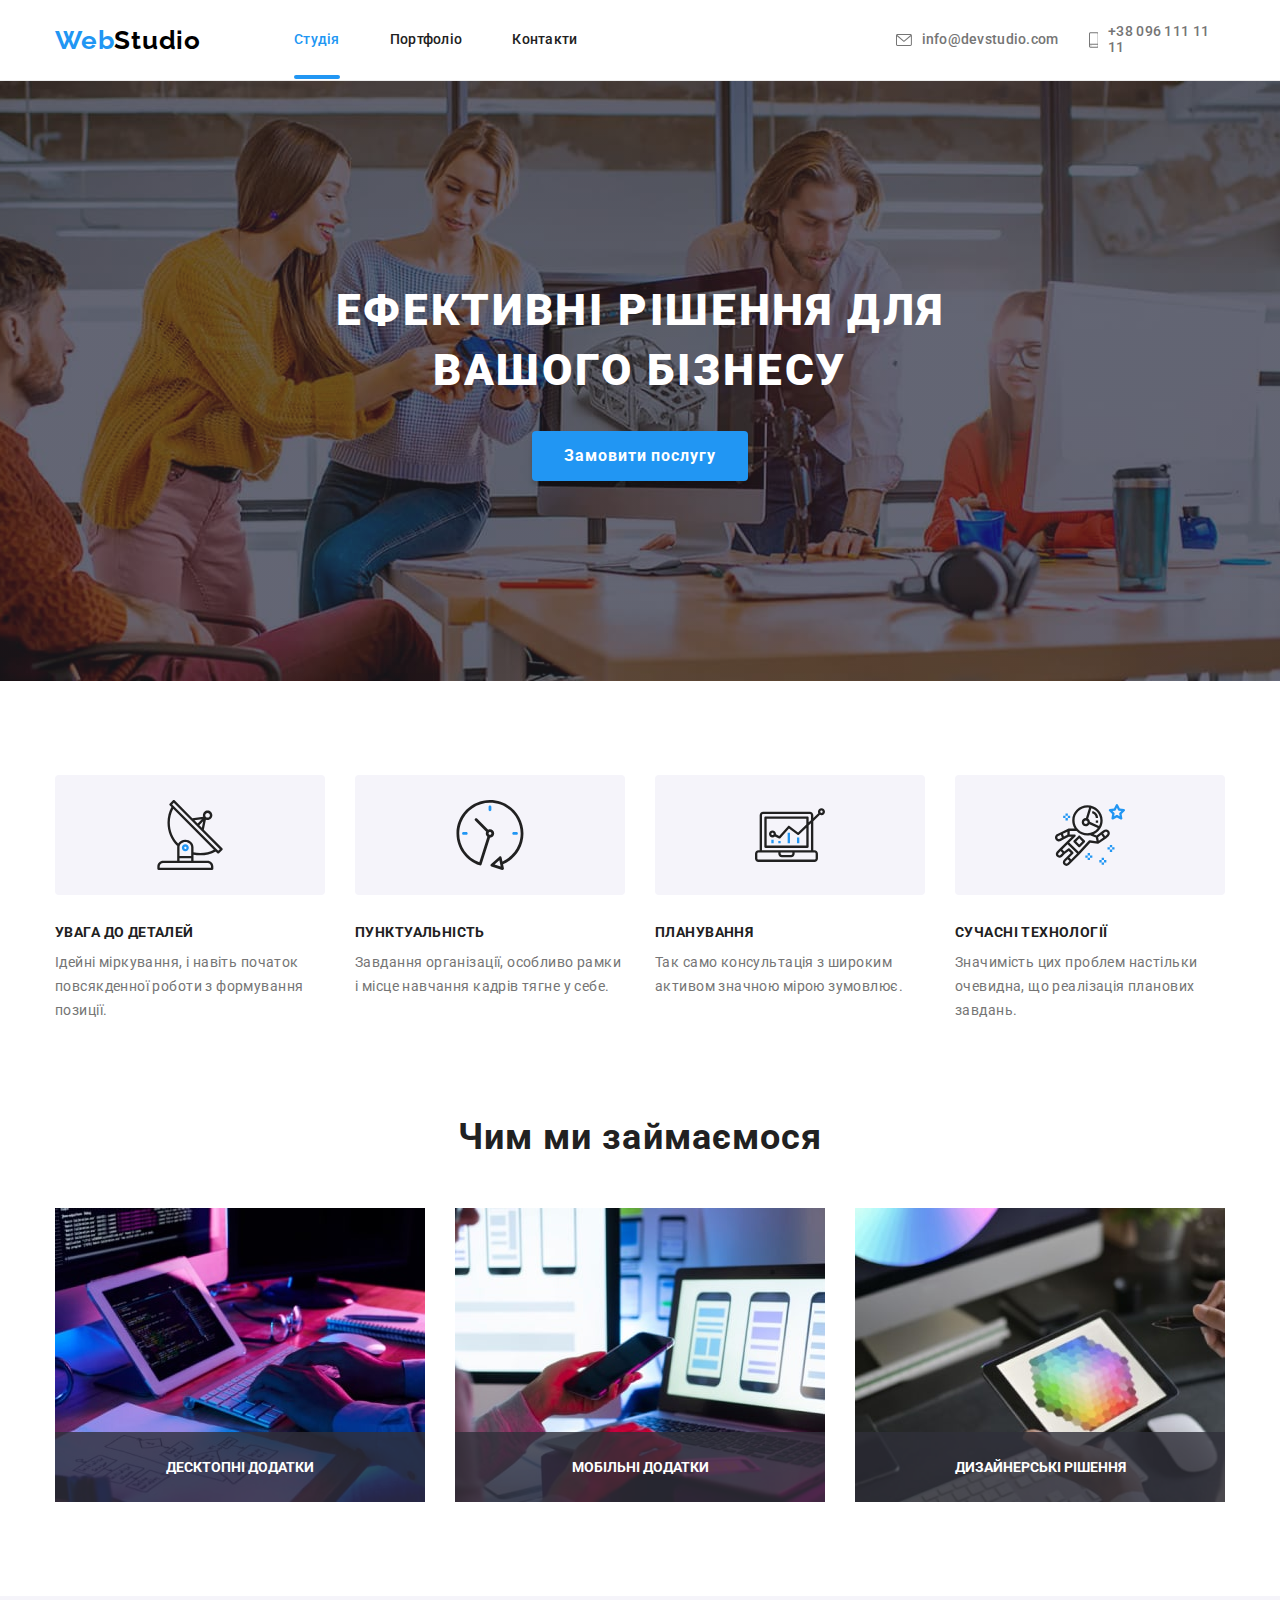
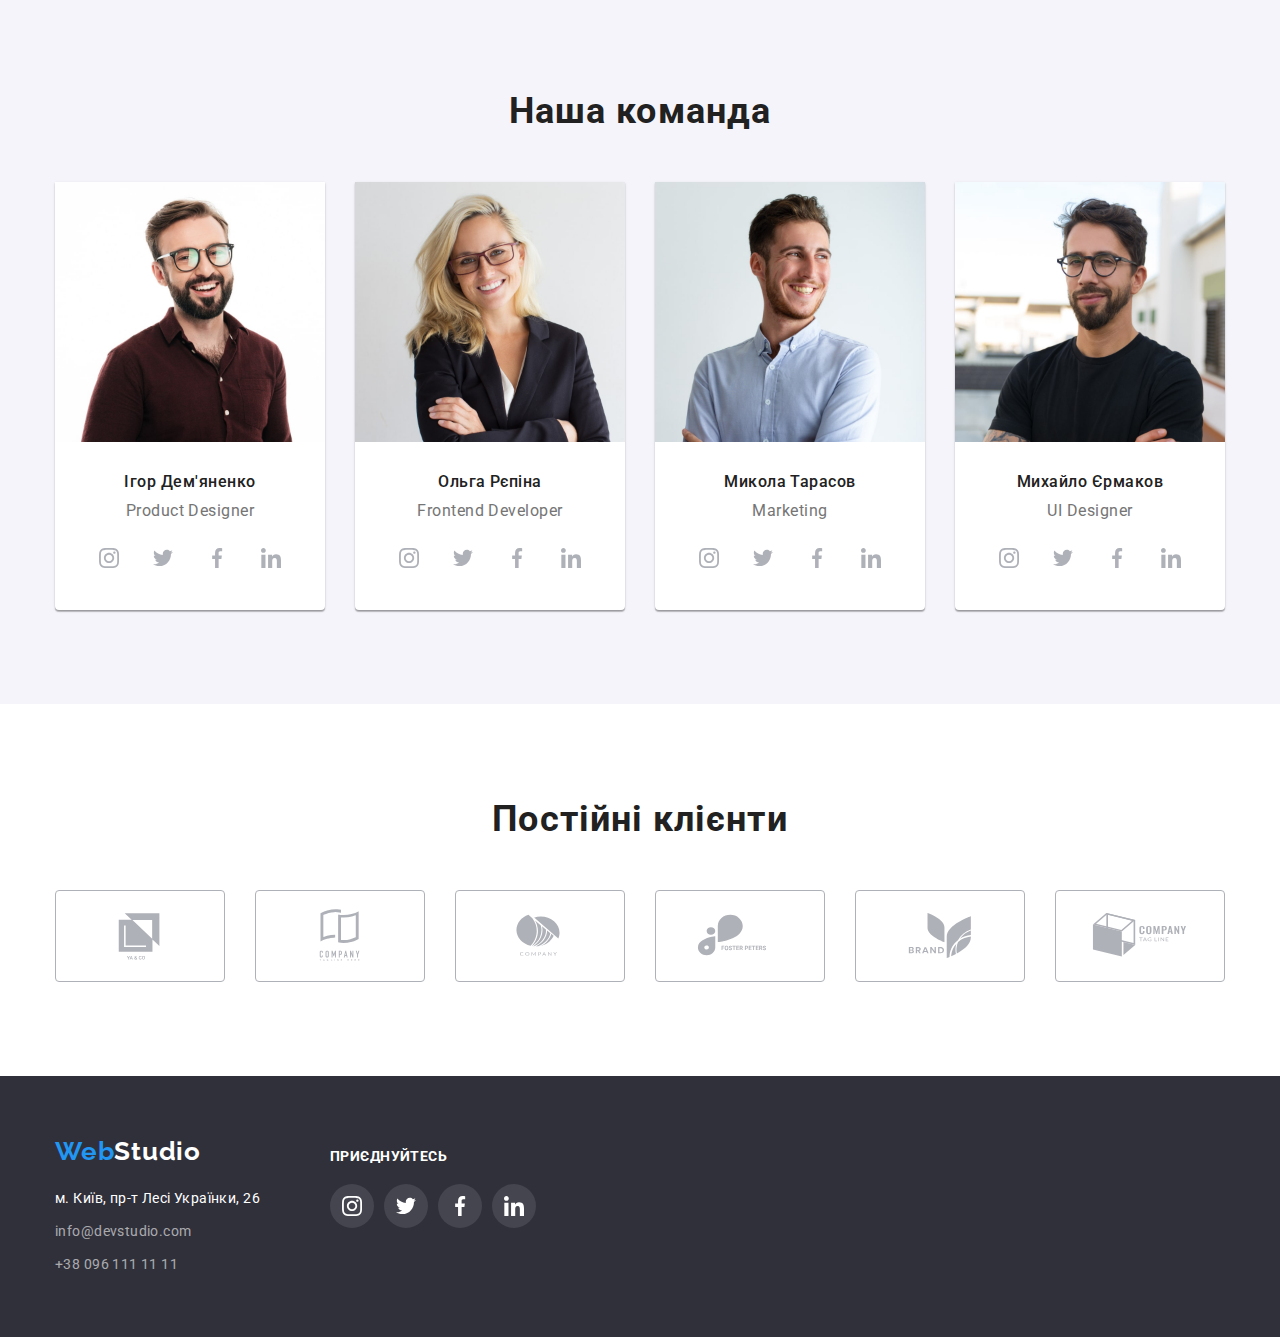
==== index.html @ b9652bcc "hw-06" ====
<!DOCTYPE html>
<html lang="uk">
  <head>
    <meta charset="UTF-8" />
    <meta http-equiv="X-UA-Compatible" content="IE=edge" />
    <meta name="viewport" content="width=device-width, initial-scale=1.0" />
    <link rel="preconnect" href="https://fonts.googleapis.com" />
    <link rel="preconnect" href="https://fonts.gstatic.com" crossorigin />
    <link
      href="https://fonts.googleapis.com/css2?family=Raleway:wght@700&family=Roboto:wght@400;500;700;900&display=swap"
      rel="stylesheet"
    />
    <link
      rel="stylesheet"
      href="node_modules/modern-normalize/modern-normalize.css"
    />
    <link rel="stylesheet" href="./css/styles.css" />
    <title>Document</title>
  </head>

  <body>
    <header class="header">
      <div class="container header-container">
        <nav class="header-navigation">
          <a class="header-logo link" href="index.html"
            ><span class="logo-left-side">Web</span>Studio</a
          >
          <ul class="header-list">
            <li class="header-item">
              <a class="header-link link current" href="index.html">Студія</a>
            </li>
            <li class="header-item">
              <a class="header-link link" href="portfolio.html">Портфоліо</a>
            </li>
            <li class="header-item">
              <a class="header-link link" href="">Контакти</a>
            </li>
          </ul>
        </nav>
        <ul class="header-contacts">
          <li>
            <a
              class="header-contacts-link link"
              href="mailto:info@devstudio.com"
              ><svg class="header-contacts-icon" width="16" height="12">
                <use href="./img/symbol-defs.svg#icon-envelope"></use></svg
              >info@devstudio.com
            </a>
          </li>
          <li>
            <a class="header-contacts-link link" href="tel:+380961111111"
              ><svg class="header-contacts-icon" width="10" height="16">
                <use href="./img/symbol-defs.svg#icon-smartphone"></use></svg
              >+38 096 111 11 11
            </a>
          </li>
        </ul>
      </div>
    </header>
    <main>
      <section class="hero">
        <div class="container hero-container">
          <h1 class="hero-title">Ефективні рішення для вашого бізнесу</h1>
          <button class="hero-btn" data-modal-open type="button">
            Замовити послугу
          </button>
        </div>
      </section>
      <section class="benefits section">
        <div class="container">
          <ul class="benefits-list">
            <li class="benefits-item">
              <div class="benefits-image">
                <svg class="benefits-image-icon" width="70" height="70">
                  <use href="./img/symbol-defs.svg#icon-antenna-1"></use>
                </svg>
              </div>
              <h3 class="benefits-title">УВАГА ДО ДЕТАЛЕЙ</h3>
              <p class="benefits-subtitle">
                Ідейні міркування, і навіть початок повсякденної роботи з
                формування позиції.
              </p>
            </li>
            <li class="benefits-item">
              <div class="benefits-image">
                <svg class="benefits-image-icon" width="70" height="70">
                  <use href="./img/symbol-defs.svg#icon-clock-1"></use>
                </svg>
              </div>
              <h3 class="benefits-title">ПУНКТУАЛЬНІСТЬ</h3>
              <p class="benefits-subtitle">
                Завдання організації, особливо рамки і місце навчання кадрів
                тягне у себе.
              </p>
            </li>
            <li class="benefits-item">
              <div class="benefits-image">
                <svg class="benefits-image-icon" width="70" height="70">
                  <use href="./img/symbol-defs.svg#icon-diagram-1"></use>
                </svg>
              </div>
              <h3 class="benefits-title">ПЛАНУВАННЯ</h3>
              <p class="benefits-subtitle">
                Так само консультація з широким активом значною мірою зумовлює.
              </p>
            </li>
            <li class="benefits-item">
              <div class="benefits-image">
                <svg class="benefits-image-icon" width="70" height="70">
                  <use href="./img/symbol-defs.svg#icon-astronaut-1"></use>
                </svg>
              </div>
              <h3 class="benefits-title">СУЧАСНІ ТЕХНОЛОГІЇ</h3>
              <p class="benefits-subtitle">
                Значимість цих проблем настільки очевидна, що реалізація
                планових завдань.
              </p>
            </li>
          </ul>
        </div>
      </section>
      <section class="work">
        <div class="container">
          <h2 class="work-title">Чим ми займаємося</h2>
          <ul class="work-list">
            <li class="work-item">
              <img
                src="./img/img-min.jpg"
                alt="work with device"
                width="370"
                height="294"
              />
              <div class="work-top-wrap">
                <p class="work-top-text">Десктопні додатки</p>
              </div>
            </li>
            <li class="work-item">
              <img
                src="./img/box2-min.jpg"
                alt="work with device"
                width="370"
                height="294"
              />
              <div class="work-top-wrap">
                <p class="work-top-text">Мобільні додатки</p>
              </div>
            </li>
            <li class="work-item">
              <img
                src="./img/box3-min.jpg"
                alt="work with device"
                width="370"
                height="294"
              />
              <div class="work-top-wrap">
                <p class="work-top-text">Дизайнерські рішення</p>
              </div>
            </li>
          </ul>
        </div>
      </section>
      <section class="team section">
        <div class="container">
          <h2 class="team-title">Наша команда</h2>
          <ul class="team-list">
            <li class="team-item">
              <img
                class="card-image"
                src="./img/img-min(0).jpg"
                alt="Product Designer"
                width="270"
                height="260"
              />
              <div class="teammate-card">
                <h3 class="team-member-title">Ігор Дем'яненко</h3>
                <p class="team-member-subtitle">Product Designer</p>
              </div>
              <ul class="team-soc-list">
                <li class="team-soc-item">
                  <a class="team-soc-link" href=""
                    ><svg class="team-soc-icon" width="20" height="20">
                      <use
                        href="./img/symbol-defs.svg#icon-instagram-2"
                      ></use></svg
                  ></a>
                </li>
                <li class="team-soc-item">
                  <a class="team-soc-link" href=""
                    ><svg class="team-soc-icon" width="20" height="20">
                      <use
                        href="./img/symbol-defs.svg#icon-twitter-1"
                      ></use></svg
                  ></a>
                </li>
                <li class="team-soc-item">
                  <a class="team-soc-link" href=""
                    ><svg class="team-soc-icon" width="20" height="20">
                      <use
                        href="./img/symbol-defs.svg#icon-facebook-1"
                      ></use></svg
                  ></a>
                </li>
                <li class="team-soc-item">
                  <a class="team-soc-link" href=""
                    ><svg class="team-soc-icon" width="20" height="20">
                      <use
                        href="./img/symbol-defs.svg#icon-linkedin-1"
                      ></use></svg
                  ></a>
                </li>
              </ul>
            </li>
            <li class="team-item">
              <img
                class="card-image"
                src="./img/img(1)-min.jpg"
                alt="Frontend Developer"
                width="270"
                height="260"
              />
              <div class="teammate-card">
                <h3 class="team-member-title">Ольга Рєпіна</h3>
                <p class="team-member-subtitle">Frontend Developer</p>
              </div>
              <ul class="team-soc-list">
                <li class="team-soc-item">
                  <a class="team-soc-link" href=""
                    ><svg class="team-soc-icon" width="20" height="20">
                      <use
                        href="./img/symbol-defs.svg#icon-instagram-2"
                      ></use></svg
                  ></a>
                </li>
                <li class="team-soc-item">
                  <a class="team-soc-link" href=""
                    ><svg class="team-soc-icon" width="20" height="20">
                      <use
                        href="./img/symbol-defs.svg#icon-twitter-1"
                      ></use></svg
                  ></a>
                </li>
                <li class="team-soc-item">
                  <a class="team-soc-link" href=""
                    ><svg class="team-soc-icon" width="20" height="20">
                      <use
                        href="./img/symbol-defs.svg#icon-facebook-1"
                      ></use></svg
                  ></a>
                </li>
                <li class="team-soc-item">
                  <a class="team-soc-link" href=""
                    ><svg class="team-soc-icon" width="20" height="20">
                      <use
                        href="./img/symbol-defs.svg#icon-linkedin-1"
                      ></use></svg
                  ></a>
                </li>
              </ul>
            </li>
            <li class="team-item">
              <img
                class="card-image"
                src="./img/img(2)-min.jpg"
                alt="Marketing"
                width="270"
                height="260"
              />
              <div class="teammate-card">
                <h3 class="team-member-title">Микола Тарасов</h3>
                <p class="team-member-subtitle">Marketing</p>
              </div>
              <ul class="team-soc-list">
                <li class="team-soc-item">
                  <a class="team-soc-link" href="">
                    <svg class="team-soc-icon" width="20" height="20">
                      <use
                        href="./img/symbol-defs.svg#icon-instagram-2"
                      ></use></svg
                  ></a>
                </li>
                <li class="team-soc-item">
                  <a class="team-soc-link" href="">
                    <svg class="team-soc-icon" width="20" height="20">
                      <use
                        href="./img/symbol-defs.svg#icon-twitter-1"
                      ></use></svg
                  ></a>
                </li>
                <li class="team-soc-item">
                  <a class="team-soc-link" href="">
                    <svg class="team-soc-icon" width="20" height="20">
                      <use
                        href="./img/symbol-defs.svg#icon-facebook-1"
                      ></use></svg
                  ></a>
                </li>
                <li class="team-soc-item">
                  <a class="team-soc-link" href="">
                    <svg class="team-soc-icon" width="20" height="20">
                      <use
                        href="./img/symbol-defs.svg#icon-linkedin-1"
                      ></use></svg
                  ></a>
                </li>
              </ul>
            </li>
            <li class="team-item">
              <img
                class="card-image"
                src="./img/img(3)-min.jpg"
                alt="UI Designer"
                width="270"
                height="260"
              />
              <div class="teammate-card">
                <h3 class="team-member-title">Михайло Єрмаков</h3>
                <p class="team-member-subtitle">UI Designer</p>
              </div>
              <ul class="team-soc-list">
                <li class="team-soc-item">
                  <a class="team-soc-link" href=""
                    ><svg class="team-soc-icon" width="20" height="20">
                      <use
                        href="./img/symbol-defs.svg#icon-instagram-2"
                      ></use></svg
                  ></a>
                </li>
                <li class="team-soc-item">
                  <a class="team-soc-link" href=""
                    ><svg class="team-soc-icon" width="20" height="20">
                      <use
                        href="./img/symbol-defs.svg#icon-twitter-1"
                      ></use></svg
                  ></a>
                </li>
                <li class="team-soc-item">
                  <a class="team-soc-link" href=""
                    ><svg class="team-soc-icon" width="20" height="20">
                      <use
                        href="./img/symbol-defs.svg#icon-facebook-1"
                      ></use></svg
                  ></a>
                </li>
                <li class="team-soc-item">
                  <a class="team-soc-link" href=""
                    ><svg class="team-soc-icon" width="20" height="20">
                      <use
                        href="./img/symbol-defs.svg#icon-linkedin-1"
                      ></use></svg
                  ></a>
                </li>
              </ul>
            </li>
          </ul>
        </div>
      </section>
      <section class="section">
        <div class="container">
          <h2 class="customers-title">Постійні клієнти</h2>
          <ul class="customers-list">
            <li class="customers-item">
              <a href="" class="customers-link">
                <svg class="customers-icon" width="106" height="60">
                  <use href="./img/symbol-defs.svg#icon-logo"></use>
                </svg>
              </a>
            </li>
            <li class="customers-item">
              <a href="" class="customers-link">
                <svg class="customers-icon" width="106" height="60">
                  <use href="./img/symbol-defs.svg#icon-Logo-1"></use>
                </svg>
              </a>
            </li>
            <li class="customers-item">
              <a href="" class="customers-link">
                <svg class="customers-icon" width="106" height="60">
                  <use href="./img/symbol-defs.svg#icon-Logo-2"></use>
                </svg>
              </a>
            </li>
            <li class="customers-item">
              <a href="" class="customers-link">
                <svg class="customers-icon" width="106" height="60">
                  <use href="./img/symbol-defs.svg#icon-Logo-3"></use>
                </svg>
              </a>
            </li>
            <li class="customers-item">
              <a href="" class="customers-link">
                <svg class="customers-icon" width="106" height="60">
                  <use href="./img/symbol-defs.svg#icon-Logo-4"></use>
                </svg>
              </a>
            </li>
            <li class="customers-item">
              <a href="" class="customers-link">
                <svg class="customers-icon" width="106" height="60">
                  <use href="./img/symbol-defs.svg#icon-Logo-5"></use>
                </svg>
              </a>
            </li>
          </ul>
        </div>
      </section>
    </main>
    <footer class="fotter">
      <div class="container footer-container">
        <div class="footer-data">
          <a class="fotter-logo link" href="index.html">
            <span class="logo-left-side">Web</span>Studio</a
          >
          <address>
            <a
              class="fotter-link link"
              href="https://goo.gl/maps/jPKGksttcgQNJp5g9"
              target="_blank"
              rel="noopener norefferer nofollow"
              >м. Київ, пр-т Лесі Українки, 26</a
            >
            <ul class="fotter-list">
              <li class="fotter-item">
                <a class="fotter-contacts link" href="mailto:info@devstudio.com"
                  >info@devstudio.com</a
                >
              </li>
              <li class="fotter-item">
                <a class="fotter-contacts link" href="tel:+380961111111"
                  >+38 096 111 11 11</a
                >
              </li>
            </ul>
          </address>
        </div>
        <div class="footer-soc">
          <h3 class="footer-soc-title">приєднуйтесь</h3>
          <ul class="footer-soc-list">
            <li class="footer-soc-item">
              <a href="" class="footer-soc-link">
                <svg class="footer-soc-icon" width="20" height="20">
                  <use href="./img/symbol-defs.svg#icon-instagram-2"></use>
                </svg>
              </a>
            </li>
            <li class="footer-soc-item">
              <a href="" class="footer-soc-link">
                <svg class="footer-soc-icon" width="20" height="20">
                  <use href="./img/symbol-defs.svg#icon-twitter-1"></use>
                </svg>
              </a>
            </li>
            <li class="footer-soc-item">
              <a href="" class="footer-soc-link">
                <svg class="footer-soc-icon" width="20" height="20">
                  <use href="./img/symbol-defs.svg#icon-facebook-1"></use>
                </svg>
              </a>
            </li>
            <li class="footer-soc-item">
              <a href="" class="footer-soc-link">
                <svg class="footer-soc-icon" width="20" height="20">
                  <use href="./img/symbol-defs.svg#icon-linkedin-1"></use>
                </svg>
              </a>
            </li>
          </ul>
        </div>
      </div>
    </footer>
    <div class="backdrop is-hidden" data-modal>
      <div class="modal">
        <button type="button" class="modal-btn" data-modal-close>
          <svg class="modal-close-icon" width="18" height="18">
            <use href="./img/symbol-defs.svg#icon-close"></use>
          </svg>
        </button>
      </div>
    </div>
    <script src="./js/modal.js"></script>
  </body>
</html>
---- css/styles.css ----
:root {
  --main-color: #ffffff;
  --accent-color: #2196f3;
  --title-color: #212121;
  --accent-background-color: #2f303a;
}
body {
  font-family: "Roboto", sans-serif;
  margin: 0;
}

*,
::before,
::after {
  box-sizing: border-box;
  line-height: 0;
}
p,
h1,
h2,
h3,
h4,
h5,
h6 {
  margin: 0;
}

ul,
ol {
  margin: 0;
  padding-left: 0;
  list-style: none;
}

button {
  cursor: pointer;
  border: none;
}

address {
  font-style: normal;
}

a {
  color: currentColor;
  text-decoration: none;
  padding: 0;
}

.container {
  width: 1200px;
  padding-left: 15px;
  padding-right: 15px;
  margin: 0 auto;
}
.section {
  padding-top: 94px;
  padding-bottom: 94px;
}
/* ---------------------HEADER-----------------------*/

.header {
  border-bottom: 1px solid #ececec;
}
.header-container {
  height: 80px;
  display: flex;
  align-items: center;
}
.header-navigation {
  display: flex;
}
.header-logo {
  font-family: "Raleway";
  font-weight: 700;
  font-size: 26px;
  line-height: 1.19;
  letter-spacing: 0.03em;
  color: #000000;
  margin-right: 93px;
}
.logo-left-side {
  color: var(--accent-color);
}
.header-list {
  display: flex;
  align-items: center;
  gap: 50px;
}
.header-item {
}
.header-link {
  font-weight: 500;
  font-size: 14px;
  line-height: 1.14;
  letter-spacing: 0.02em;
  color: var(--title-color);
  position: relative;
  padding-top: 32px;
  padding-bottom: 32px;
  transition: color 250ms cubic-bezier(0.4, 0, 0.2, 1);
}

.header-link:hover,
.header-link:focus {
  color: var(--accent-color);
}
.current {
  color: var(--accent-color);
}
.current::after {
  content: "";
  position: absolute;
  left: 0;
  bottom: 0;
  display: block;
  width: 100%;
  height: 4px;
  border-radius: 2px;
  background-color: var(--accent-color);
}

.header-contacts {
  display: flex;
  align-items: center;
  margin-left: 318px;
  gap: 30px;
}
.header-contacts-link {
  font-weight: 500;
  font-size: 14px;
  line-height: 1.14;
  letter-spacing: 0.02em;
  color: #757575;
  display: flex;
  gap: 10px;
  align-items: center;
  transition: color 250ms cubic-bezier(0.4, 0, 0.2, 1);
}
.header-contacts-icon {
  display: block;
  fill: #757575;
}
.header-contacts-link:hover,
.header-contacts-link:focus {
  color: var(--accent-color);
}
.header-contacts-link:hover .header-contacts-icon,
.header-contacts-link:focus .header-contacts-icon {
  fill: var(--accent-color);
}

/* ---------------------HERO-----------------------*/

.hero {
  background-color: var(--accent-background-color);
  background-image: linear-gradient(
      rgba(47, 48, 58, 0.4),
      rgba(47, 48, 58, 0.4)
    ),
    url(../img/Img.jpg);
  background-repeat: no-repeat;
  background-position: center;
  background-size: cover;
}
.hero-container {
  padding-top: 200px;
  padding-bottom: 200px;
}
.hero-title {
  font-weight: 900;
  font-size: 44px;
  line-height: 1.36;
  text-align: center;
  letter-spacing: 0.06em;
  text-transform: uppercase;
  color: var(--main-color);
  max-width: 696px;
  margin: 0 auto;
  margin-bottom: 30px;
}
.hero-btn {
  font-family: inherit;
  font-weight: 700;
  font-size: 16px;
  line-height: 1.88;
  letter-spacing: 0.06em;
  color: var(--main-color);
  background-color: var(--accent-color);
  display: block;
  margin: 0 auto;
  padding: 10px 32px;
  box-shadow: 0px 4px 4px rgba(0, 0, 0, 0.15);
  border-radius: 4px;
}

/* ---------------------BENEFITS-----------------------*/

.benefits {
}
.benefits-list {
  display: flex;
  gap: 30px;
}
.benefits-item {
}
.benefits-image {
  width: 270px;
  height: 120px;
  background: #f5f4fa;
  border-radius: 4px;
  margin-bottom: 30px;
  display: flex;
  align-items: center;
  justify-content: center;
}
.benefits-title {
  font-weight: 700;
  font-size: 14px;
  line-height: 1.14;
  letter-spacing: 0.03em;
  text-transform: uppercase;
  color: var(--title-color);
  margin-bottom: 10px;
}
.benefits-subtitle {
  font-weight: 400;
  font-size: 14px;
  line-height: 1.71;
  letter-spacing: 0.03em;
  color: #757575;
}

/* ---------------------WORK-----------------------*/

.work {
  padding-bottom: 94px;
}
.work-title {
  font-weight: 700;
  font-size: 36px;
  line-height: 1.16;
  text-align: center;
  letter-spacing: 0.03em;
  color: var(--title-color);
  margin-bottom: 50px;
}
.work-list {
  display: flex;
  gap: 30px;
  justify-content: center;
}
.work-item {
  position: relative;
}
.work-top-wrap {
}
.work-top-text {
  position: absolute;
  bottom: 0;
  left: 0;
  color: var(--main-color);
  font-weight: 700;
  font-size: 14px;
  line-height: 1.17;
  text-transform: uppercase;
  background-color: rgba(47, 48, 58, 0.8);
  text-align: center;
  padding: 27px 0px;
  height: 70px;
  width: 100%;
}

/* ---------------------TEAM-----------------------*/
.team {
  background-color: #f5f4fa;
}
.team-title {
  font-weight: 700;
  font-size: 36px;
  line-height: 42px;
  text-align: center;
  letter-spacing: 0.03em;
  color: var(--title-color);
  margin-bottom: 50px;
}
.team-list {
  display: flex;
  gap: 30px;
}

.team-item {
  background-color: var(--main-color);
  box-shadow: 0px 1px 3px rgba(0, 0, 0, 0.12), 0px 1px 1px rgba(0, 0, 0, 0.14),
    0px 2px 1px rgba(0, 0, 0, 0.2);
  border-radius: 0px 0px 4px 4px;
}
.card-image {
  display: block;
}
.teammate-card {
  padding-top: 30px;
  margin-bottom: 16px;
}
.team-member-title {
  font-weight: 500;
  font-size: 16px;
  line-height: 1.19;
  text-align: center;
  letter-spacing: 0.03em;
  color: var(--title-color);
  margin-bottom: 10px;
}
.team-member-subtitle {
  font-weight: 400;
  font-size: 16px;
  line-height: 1.19;
  text-align: center;
  letter-spacing: 0.03em;
  color: #757575;
}
.team-soc-list {
  display: flex;
  gap: 10px;
  justify-content: center;
  padding-bottom: 30px;
}
.team-soc-item {
}
.team-soc-link {
  width: 44px;
  height: 44px;
  background-color: var(--main-color);
  border-radius: 50%;
  display: flex;
  align-items: center;
  justify-content: center;
  transition: background-color 250ms cubic-bezier(0.4, 0, 0.2, 1);
}
.team-soc-link:hover,
.team-soc-link:focus {
  background-color: var(--accent-color);
}

.team-soc-link:hover .team-soc-icon,
.team-soc-link:focus .team-soc-icon {
  fill: var(--main-color);
}

.team-soc-icon {
  fill: #afb1b8;
  transition: fill 250ms cubic-bezier(0.4, 0, 0.2, 1);
}

/* ---------------------CUSTOMERS-----------------------*/
.customers-title {
  font-weight: 700;
  font-size: 36px;
  line-height: 42px;
  text-align: center;
  letter-spacing: 0.03em;
  color: #212121;
  margin-bottom: 50px;
}
.customers-list {
  display: flex;
  gap: 30px;
}
.customers-item {
}
.customers-link {
  width: 170px;
  height: 92px;
  border: 1px solid #afb1b8;
  border-radius: 4px;
  display: flex;
  align-items: center;
  justify-content: center;
  transition: border 250ms cubic-bezier(0.4, 0, 0.2, 1);
}
.customers-link:hover,
.customers-link:focus {
  border: 1px solid var(--accent-color);
}
.customers-link:hover .customers-icon,
.customers-link:focus .customers-icon {
  fill: var(--accent-color);
}
.customers-icon {
  fill: #afb1b8;
  transition: fill 250ms cubic-bezier(0.4, 0, 0.2, 1);
}

/* ---------------------FOOTER-----------------------*/
.fotter {
  background-color: var(--accent-background-color);
  padding-top: 60px;
  padding-bottom: 60px;
}
.footer-container {
  display: flex;
  gap: 70px;
}
.fotter-logo {
  font-family: "Raleway";
  font-style: normal;
  font-weight: 700;
  font-size: 26px;
  line-height: 1.19;
  letter-spacing: 0.03em;
  color: var(--main-color);
}
.fotter-link {
  font-style: normal;
  font-weight: 400;
  font-size: 14px;
  line-height: 1.71;
  letter-spacing: 0.03em;
  color: var(--main-color);
  display: block;
  margin-top: 20px;
  margin-bottom: 9px;
}
.fotter-list li:first-child {
  margin-bottom: 9px;
}
.fotter-item {
}
.link {
}
.fotter-contacts {
  font-style: normal;
  font-weight: 400;
  font-size: 14px;
  line-height: 1.71;
  letter-spacing: 0.03em;
  color: rgba(255, 255, 255, 0.6);
}
.footer-soc {
}
.footer-soc-title {
  font-weight: 700;
  font-size: 14px;
  line-height: 16px;
  letter-spacing: 0.03em;
  text-transform: uppercase;
  color: var(--main-color);
  padding-top: 12px;
  margin-bottom: 20px;
}
.footer-soc-list {
  display: flex;
  gap: 10px;
}
.footer-soc-item {
}
.footer-soc-link {
  width: 44px;
  height: 44px;
  border-radius: 50%;
  background-color: rgba(255, 255, 255, 0.1);
  display: flex;
  align-items: center;
  justify-content: center;
  transition: background-color 250ms cubic-bezier(0.4, 0, 0.2, 1);
}
.footer-soc-link:hover,
.footer-soc-link:focus {
  background-color: var(--accent-color);
}
.footer-soc-icon {
  fill: var(--main-color);
}

/* ---------------------POTFOLIO-POTFOLIO-POTFOLIO-----------------------*/

/* ---------------------FILTRES-----------------------*/
.filtres-list {
  display: flex;
  justify-content: center;
  gap: 8px;
  margin-bottom: 56px;
}
.list {
}
.filtres-item {
}
.filtres-btn {
  font-family: inherit;
  font-style: normal;
  font-weight: 500;
  font-size: 16px;
  line-height: 1.62;
  text-align: center;
  letter-spacing: 0.03em;
  color: var(--title-color);
  padding: 6px 22px;
  border-radius: 4px;
  transition: background-color 250ms cubic-bezier(0.4, 0, 0.2, 1),
    color 250ms cubic-bezier(0.4, 0, 0.2, 1),
    box-shadow 250ms cubic-bezier(0.4, 0, 0.2, 1);
}
.filtres-btn:hover,
.filtres-btn:focus {
  background-color: var(--accent-color);
  color: var(--main-color);
  box-shadow: 0px 3px 1px rgba(0, 0, 0, 0.1), 0px 1px 2px rgba(0, 0, 0, 0.08),
    0px 2px 2px rgba(0, 0, 0, 0.12);
}

/* ---------------------GALLERY-----------------------*/

.gallery {
}
.gallery-list {
  display: flex;
  flex-wrap: wrap;
  gap: 30px;
}
.gallery-item {
  transition: box-shadow 250ms cubic-bezier(0.4, 0, 0.2, 1);
}
.gallery-item:hover .card-top-text {
  transform: translateY(0%);
}
.gallery-item:hover,
.gallery-item:focus {
  box-shadow: 0px 1px 1px rgba(0, 0, 0, 0.12), 0px 4px 4px rgba(0, 0, 0, 0.06),
    1px 4px 6px rgba(0, 0, 0, 0.16);
}
.card-top-wrap {
  position: relative;
  overflow: hidden;
}
.card-top-text {
  position: absolute;
  top: 0;
  left: 0;
  color: var(--main-color);
  font-weight: 400;
  line-height: 1.6;
  background-color: rgba(33, 150, 243, 0.9);
  padding: 63px 24px;
  height: 100%;
  transform: translateY(100%);
  transition: transform 250ms cubic-bezier(0.4, 0, 0.2, 1);
}
.card-info {
  padding: 20px 24px;
  border-right: 1px solid #eeeeee;
  border-bottom: 1px solid #eeeeee;
  border-left: 1px solid #eeeeee;
}
.gallery-title {
  font-weight: 700;
  font-size: 18px;
  line-height: 2;
  letter-spacing: 0.06em;
  color: var(--title-color);
  margin-bottom: 4px;
}
.gallery-subtitle {
  font-weight: 400;
  font-size: 16px;
  line-height: 1.88;
  letter-spacing: 0.03em;
  color: #757575;
}

.backdrop {
  position: fixed;
  top: 0;
  width: 100%;
  height: 100%;
  background-color: #2f303a7d;
  transition: opacity 250ms cubic-bezier(0.4, 0, 0.2, 1),
    visibility 250ms cubic-bezier(0.4, 0, 0.2, 1);
}
.modal {
  width: 528px;
  height: 581px;
  background-color: var(--main-color);
  position: absolute;
  top: 50%;
  left: 50%;
  transform: translate(-50%, -50%) scale(1);
  transition: transform 250ms cubic-bezier(0.4, 0, 0.2, 1);
  overflow: auto;
}
.backdrop.is-hidden .modal {
  transform: translate(-50%, -50%) scale(0);
}
.modal-btn {
  width: 30px;
  height: 30px;
  border: 1px solid rgba(0, 0, 0, 0.1);
  border-radius: 50%;
  background-color: transparent;
  position: absolute;
  right: 8px;
  top: 8px;
  display: flex;
  align-items: center;
  justify-content: center;
  padding: 0;
  cursor: pointer;
}
.is-hidden {
  opacity: 0;
  visibility: hidden;
  pointer-events: none;
}
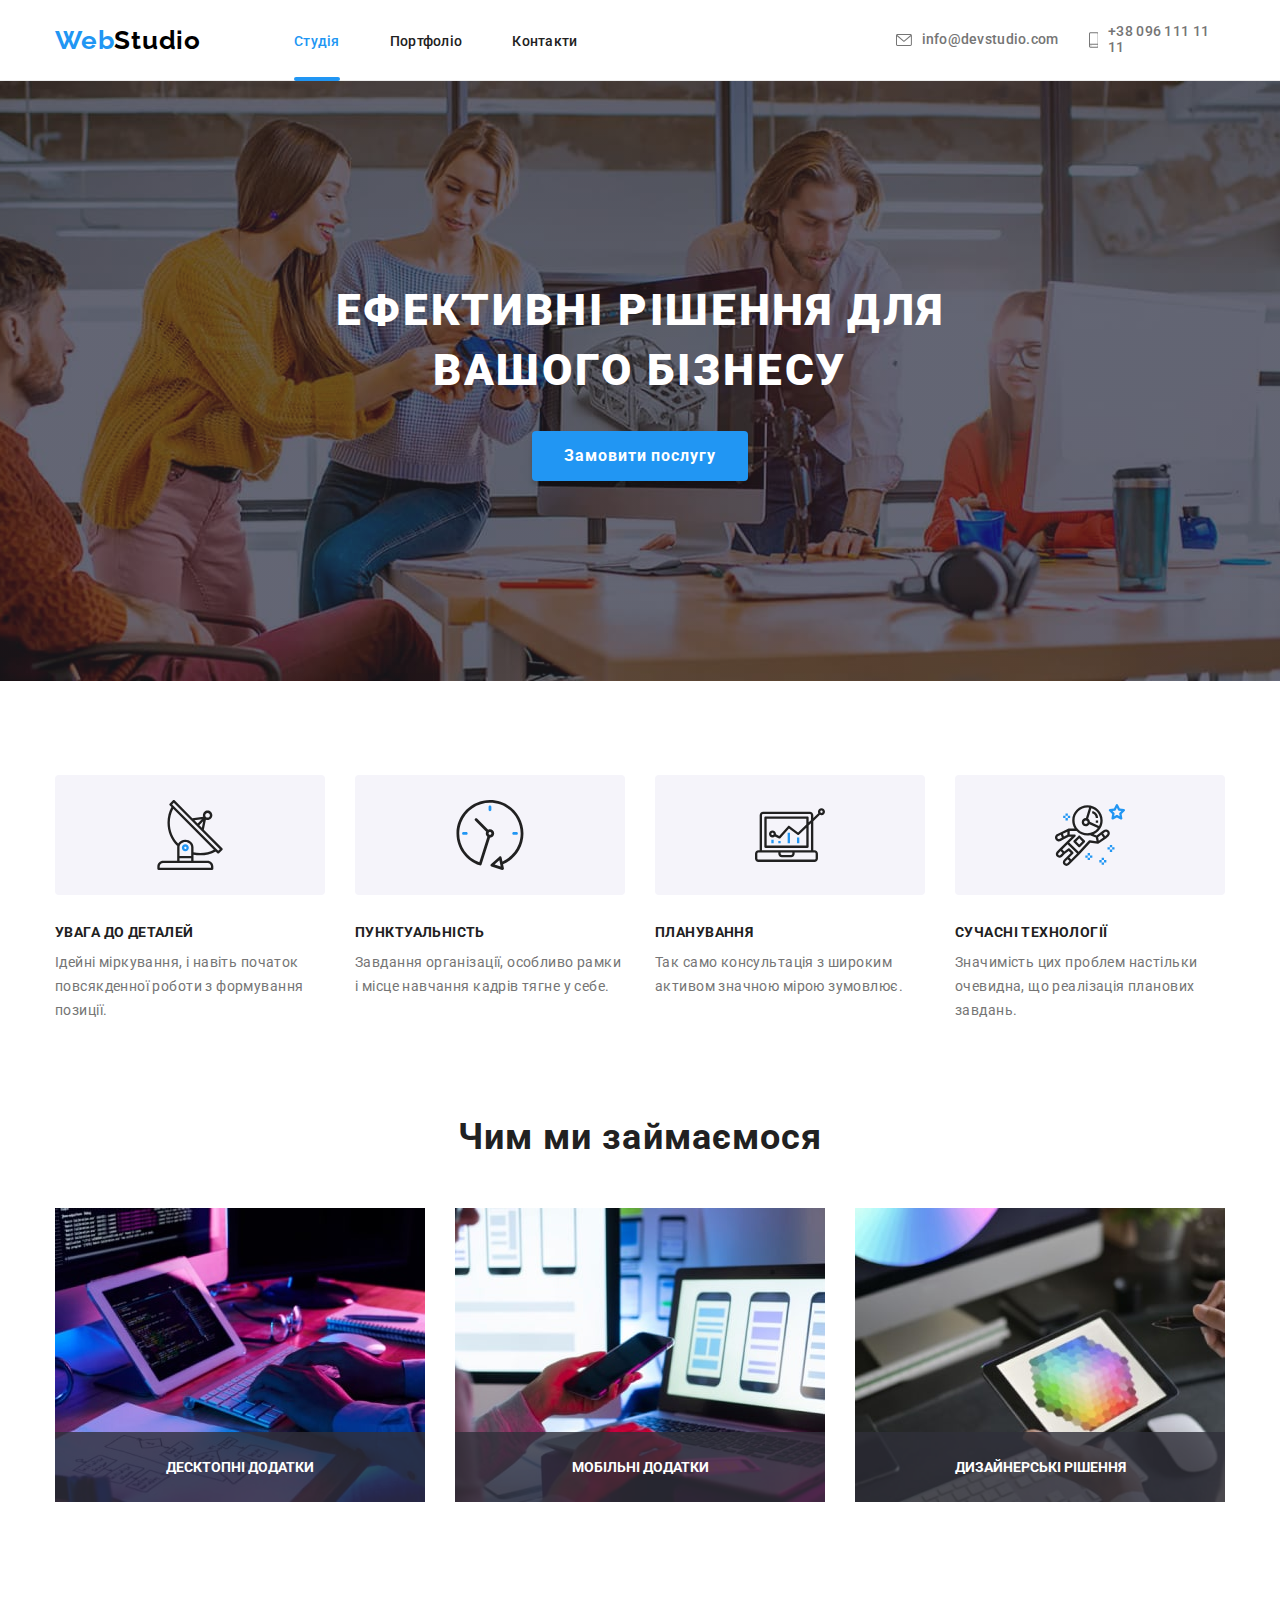
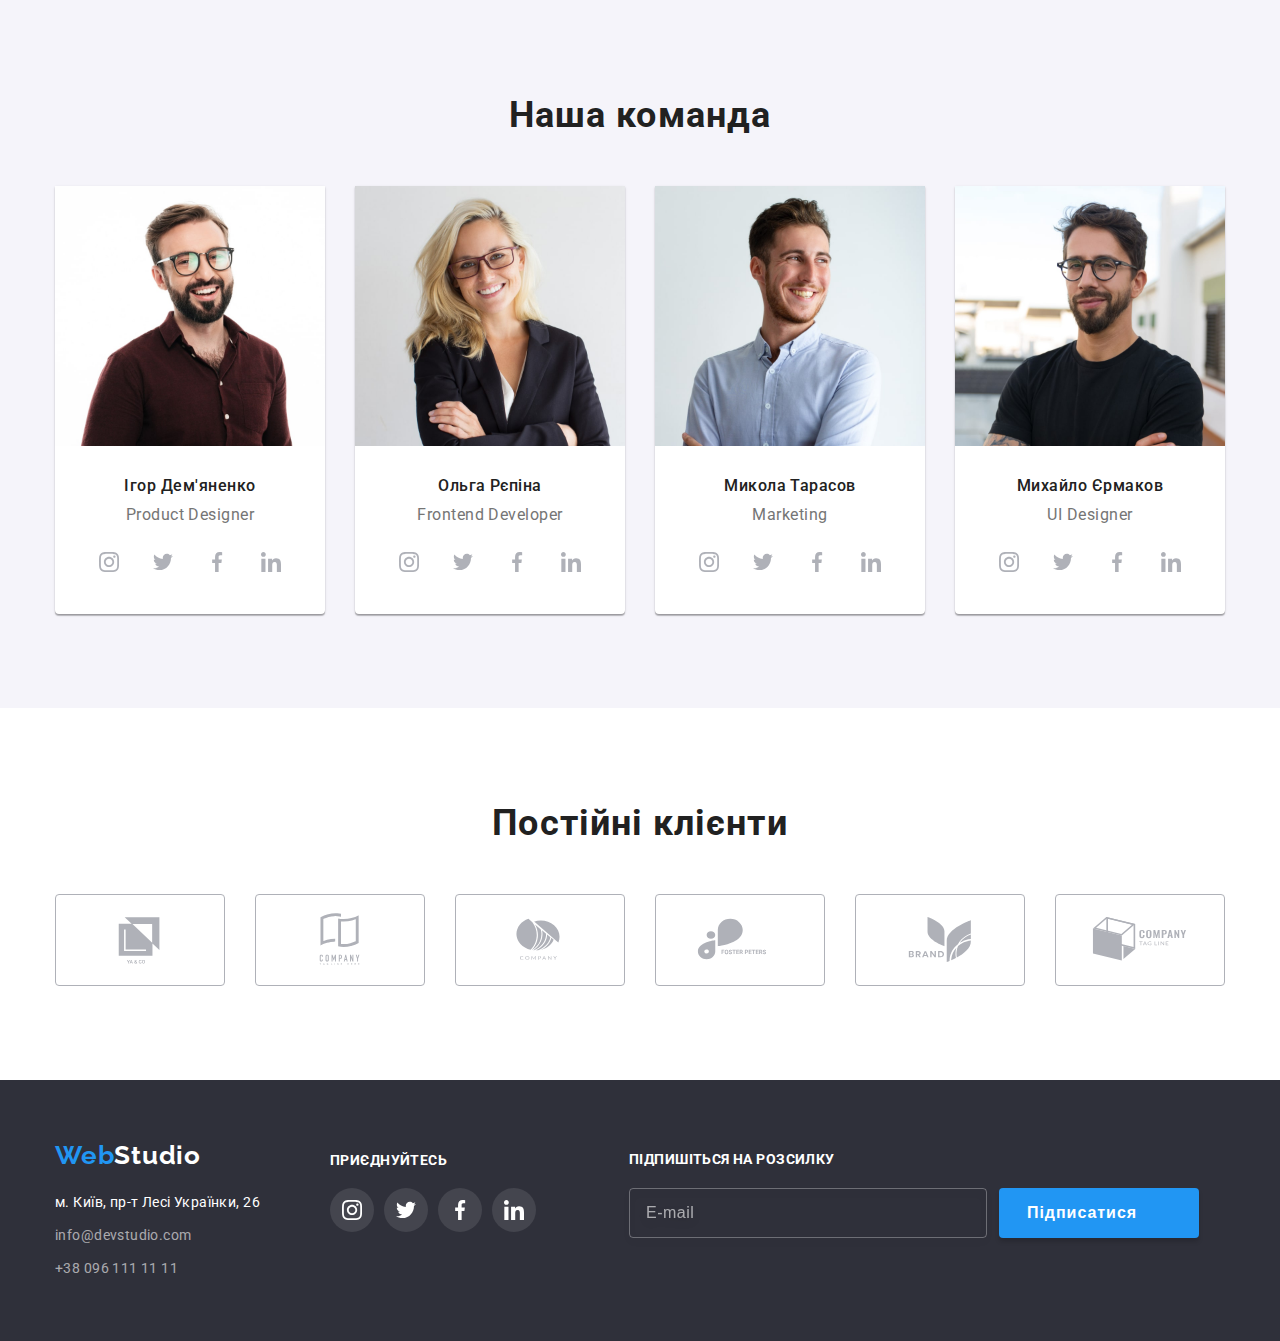
==== commit aa8c0e7c: "hw-06" ====
--- a/index.html
+++ b/index.html
@@ -465,6 +465,30 @@
             </li>
           </ul>
         </div>
+
+        <div class="footer-subscribe">
+          <form>
+            <label>
+              <span class="text-subscribe">Підпишіться на розсилку</span>
+              <span class="wrap-follow">
+                <span class="email-input">
+                  <input
+                    type="email"
+                    class="text-email"
+                    name="online-email"
+                    placeholder="E-mail"
+                  />
+                </span>
+                <button type="submit" class="button-follow">
+                  Підписатися
+                  <svg class="button-follow-icon" width="24" height="24">
+                    <use href="./img/symbol-defs.svg#icon-send"></use>
+                  </svg>
+                </button>
+              </span>
+            </label>
+          </form>
+        </div>
       </div>
     </footer>
     <div class="backdrop is-hidden" data-modal>
@@ -474,6 +498,65 @@
             <use href="./img/symbol-defs.svg#icon-close"></use>
           </svg>
         </button>
+        <p class="modal-title">Залиште свої дані, ми вам передзвонимо</p>
+        <form>
+          <label>
+            <span class="modal-label-text">Ім'я</span>
+            <span class="input-wrap">
+              <input type="text" class="modal-input" name="user-name" />
+              <svg class="modal-input-icon" width="18" height="18">
+                <use href="./img/symbol-defs.svg#icon-person"></use>
+              </svg>
+            </span>
+          </label>
+          <label>
+            <span class="modal-label-text">Телефон</span>
+            <span class="input-wrap">
+              <input type="tel" class="modal-input" name="user-tel" />
+              <svg class="modal-input-icon" width="18" height="18">
+                <use href="./img/symbol-defs.svg#icon-phone"></use>
+              </svg>
+            </span>
+          </label>
+          <label>
+            <span class="modal-label-text">Пошта</span>
+            <span class="input-wrap">
+              <input type="email" class="modal-input" name="user-email" />
+              <svg class="modal-input-icon" width="18" height="18">
+                <use href="./img/symbol-defs.svg#icon-email"></use>
+              </svg>
+            </span>
+          </label>
+          <label>
+            <span class="modal-label-text">Коментар</span>
+            <textarea
+              name="user-text"
+              id="user-text"
+              class="modal-comment"
+              placeholder="Введіть текст"
+            ></textarea>
+          </label>
+          <div class="modal-field">
+            <input
+              type="checkbox"
+              class="input-check visually-hidden"
+              name="privacy"
+              value="true"
+              id="privacy"
+              required
+            />
+            <label for="privacy" class="check-text">
+              <span>
+                <svg class="check-icon" width="16" height="15">
+                  <use href="./img/symbol-defs.svg#icon-check"></use>
+                </svg>
+              </span>
+              Погоджуюся з розсилкою та приймаю
+              <a href="">Умови договору</a></label
+            >
+          </div>
+          <button type="submit" class="button-sent">Відправити</button>
+        </form>
       </div>
     </div>
     <script src="./js/modal.js"></script>
--- a/css/styles.css
+++ b/css/styles.css
@@ -8,12 +8,10 @@
   font-family: "Roboto", sans-serif;
   margin: 0;
 }
-
 *,
 ::before,
 ::after {
   box-sizing: border-box;
-  line-height: 0;
 }
 p,
 h1,
@@ -25,6 +23,10 @@
   margin: 0;
 }
 
+label {
+  display: block;
+}
+
 ul,
 ol {
   margin: 0;
@@ -53,6 +55,19 @@
   padding-right: 15px;
   margin: 0 auto;
 }
+.visually-hidden {
+  position: absolute;
+  white-space: nowrap;
+  width: 1px;
+  height: 1px;
+  overflow: hidden;
+  border: 0;
+  padding: 0;
+  clip: rect(0 0 0 0);
+  clip-path: inset(50%);
+  margin: -1px;
+}
+
 .section {
   padding-top: 94px;
   padding-bottom: 94px;
@@ -257,7 +272,7 @@
 }
 .work-top-text {
   position: absolute;
-  bottom: 0;
+  bottom: 4px;
   left: 0;
   color: var(--main-color);
   font-weight: 700;
@@ -471,7 +486,68 @@
 .footer-soc-icon {
   fill: var(--main-color);
 }
-
+.footer-subscribe {
+  margin-left: 23px;
+  padding-top: 12px;
+}
+
+.text-subscribe {
+  font-weight: 700;
+  font-size: 14px;
+  line-height: 1.14;
+  letter-spacing: 0.03em;
+  text-transform: uppercase;
+  color: var(--main-color);
+  display: block;
+}
+.email-input {
+  display: block;
+  margin-top: 20px;
+}
+.text-email {
+  width: 358px;
+  height: 50px;
+  border: 1px solid rgba(255, 255, 255, 0.3);
+  filter: drop-shadow(0px 4px 4px rgba(0, 0, 0, 0.15));
+  border-radius: 4px;
+  background-color: transparent;
+  outline: transparent;
+  padding-left: 16px;
+}
+.text-email::placeholder {
+  font-weight: 400;
+  font-size: 16px;
+  line-height: 1.25;
+  letter-spacing: 0.03em;
+  color: rgba(255, 255, 255, 0.6);
+}
+.text-email:focus {
+  color: rgba(255, 255, 255, 0.6);
+  font-size: 16px;
+}
+.wrap-follow {
+  display: flex;
+  gap: 12px;
+  align-items: center;
+}
+.button-follow {
+  font-weight: 700;
+  font-size: 16px;
+  line-height: 1.88;
+  display: flex;
+  align-items: center;
+  justify-content: center;
+  text-align: center;
+  letter-spacing: 0.06em;
+  color: var(--main-color);
+  width: 200px;
+  height: 50px;
+  background-color: var(--accent-color);
+  box-shadow: 0px 4px 4px rgba(0, 0, 0, 0.15);
+  border-radius: 4px;
+  margin-top: 20px;
+  gap: 10px;
+}
 /* ---------------------POTFOLIO-POTFOLIO-POTFOLIO-----------------------*/
 
 /* ---------------------FILTRES-----------------------*/
@@ -566,6 +642,71 @@
   letter-spacing: 0.03em;
   color: #757575;
 }
+
+.footer-subscribe {
+  margin-left: 23px;
+  padding-top: 12px;
+}
+
+.text-subscribe {
+  font-weight: 700;
+  font-size: 14px;
+  line-height: 1.14;
+  letter-spacing: 0.03em;
+  text-transform: uppercase;
+  color: var(--main-color);
+  display: block;
+}
+.email-input {
+  display: block;
+  margin-top: 20px;
+}
+.text-email {
+  width: 358px;
+  height: 50px;
+  border: 1px solid rgba(255, 255, 255, 0.3);
+  filter: drop-shadow(0px 4px 4px rgba(0, 0, 0, 0.15));
+  border-radius: 4px;
+  background-color: transparent;
+  outline: transparent;
+  padding-left: 16px;
+}
+.text-email::placeholder {
+  font-weight: 400;
+  font-size: 16px;
+  line-height: 1.25;
+  letter-spacing: 0.03em;
+  color: rgba(255, 255, 255, 0.6);
+}
+.text-email:focus {
+  color: rgba(255, 255, 255, 0.6);
+  font-size: 16px;
+}
+.wrap-follow {
+  display: flex;
+  gap: 12px;
+  align-items: center;
+}
+.button-follow {
+  font-weight: 700;
+  font-size: 16px;
+  line-height: 1.88;
+  display: flex;
+  align-items: center;
+  justify-content: center;
+  text-align: center;
+  letter-spacing: 0.06em;
+  color: var(--main-color);
+  width: 200px;
+  height: 50px;
+  background-color: var(--accent-color);
+  box-shadow: 0px 4px 4px rgba(0, 0, 0, 0.15);
+  border-radius: 4px;
+  margin-top: 20px;
+  gap: 10px;
+}
+
+/* ---------------------MODAL-----------------------*/
 
 .backdrop {
   position: fixed;
@@ -578,7 +719,7 @@
 }
 .modal {
   width: 528px;
-  height: 581px;
+  min-height: 581px;
   background-color: var(--main-color);
   position: absolute;
   top: 50%;
@@ -586,6 +727,7 @@
   transform: translate(-50%, -50%) scale(1);
   transition: transform 250ms cubic-bezier(0.4, 0, 0.2, 1);
   overflow: auto;
+  padding: 40px;
 }
 .backdrop.is-hidden .modal {
   transform: translate(-50%, -50%) scale(0);
@@ -610,3 +752,128 @@
   visibility: hidden;
   pointer-events: none;
 }
+
+.modal-title {
+  font-weight: 700;
+  font-size: 20px;
+  line-height: 1.15;
+  text-align: center;
+  letter-spacing: 0.03em;
+  color: var(--title-color);
+  margin-bottom: 12px;
+}
+
+.input-wrap {
+  position: relative;
+}
+
+.modal-input {
+  width: 100%;
+  height: 40px;
+  border: 1px solid rgba(33, 33, 33, 0.2);
+  border-radius: 4px;
+  margin-bottom: 10px;
+  padding-left: 42px;
+  outline: transparent;
+}
+.modal-input:focus {
+  border: 1px solid var(--accent-color);
+  border-radius: 4px;
+}
+.modal-input:focus + .modal-input-icon {
+  fill: var(--accent-color);
+}
+.modal-input-icon {
+  position: absolute;
+  top: 50%;
+  transform: translateY(-50%);
+  left: 12px;
+}
+
+.modal-input::placeholder {
+  font-style: normal;
+  font-size: 12px;
+  line-height: 1.17;
+  letter-spacing: 0.01em;
+  color: rgba(117, 117, 117, 0.5);
+}
+.modal-label-text {
+  font-style: normal;
+  font-size: 12px;
+  line-height: 1.17;
+  letter-spacing: 0.01em;
+  color: #757575;
+  display: block;
+  margin-bottom: 4px;
+}
+.modal-comment {
+  width: 100%;
+  height: 120px;
+  border: 1px solid rgba(33, 33, 33, 0.2);
+  border-radius: 4px;
+  resize: none;
+  padding: 12px 16px;
+  outline: transparent;
+}
+.modal-comment:focus {
+  border: 1px solid var(--accent-color);
+  border-radius: 4px;
+}
+.modal-comment::placeholder {
+  font-family: "Roboto";
+  font-style: normal;
+  font-size: 12px;
+  line-height: 1.17;
+  letter-spacing: 0.01em;
+  color: rgba(117, 117, 117, 0.5);
+}
+.check-text {
+  font-weight: 400;
+  font-size: 14px;
+  line-height: 1.71;
+  letter-spacing: 0.03em;
+  color: #757575;
+  display: flex;
+  align-items: center;
+  margin-top: 20px;
+  justify-content: center;
+}
+.check-text span {
+  width: 16px;
+  height: 15px;
+  border: 2px solid #212121;
+  border-radius: 2px;
+  margin-right: 7px;
+  display: flex;
+  align-items: center;
+  justify-content: center;
+  fill: transparent;
+}
+.input-check:checked + .check-text span {
+  background-color: var(--accent-color);
+  border-color: transparent;
+  fill: var(--main-color);
+}
+.input-check:focus + .check-text span {
+  border-color: var(--accent-color);
+}
+.check-text a {
+  color: var(--accent-color);
+  text-decoration: underline;
+  text-underline-offset: 3px;
+  margin-left: 4px;
+}
+.button-sent {
+  font-weight: 700;
+  font-size: 16px;
+  line-height: 1.88;
+  letter-spacing: 0.06em;
+  color: #ffffff;
+  background-color: var(--accent-color);
+  box-shadow: 0px 4px 4px rgba(0, 0, 0, 0.15);
+  border-radius: 4px;
+  padding: 10px 52px;
+  display: block;
+  margin: 0 auto;
+  margin-top: 30px;
+}
